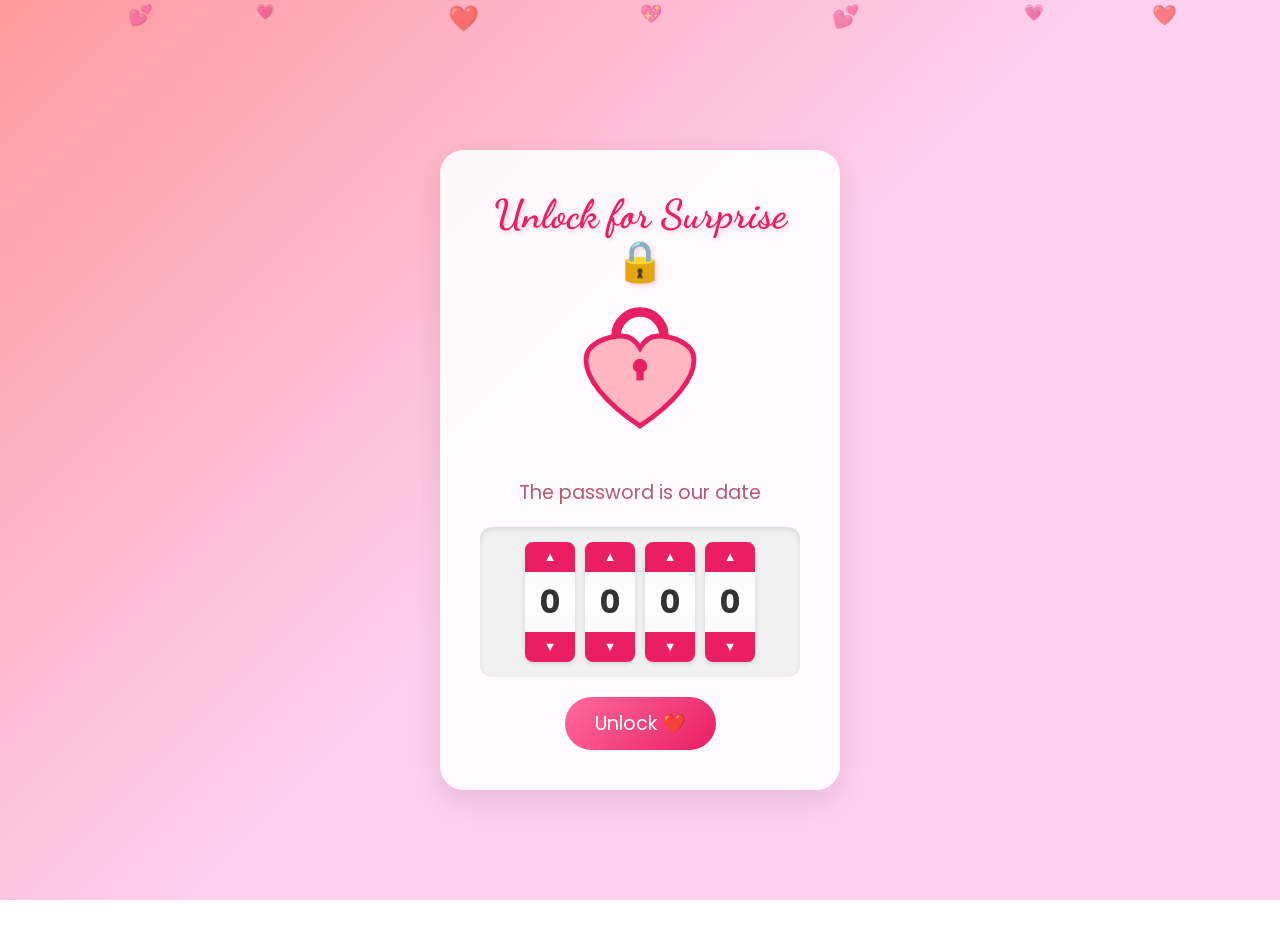
==== index.html @ d082e40b "Rename index.HTML to index.html" ====
<!DOCTYPE html>
<html lang="en">

<head>
    <meta charset="UTF-8">
    <meta name="viewport" content="width=device-width, initial-scale=1.0">
    <title>Our Valentine's Memories</title>
    <!-- Google Fonts -->
    <link
        href="https://fonts.googleapis.com/css2?family=Dancing+Script:wght@700&family=Poppins:wght@300;400;500;600&display=swap"
        rel="stylesheet">
    <!-- Swiper CSS -->
    <link rel="stylesheet" href="https://unpkg.com/swiper/swiper-bundle.min.css" />
    <style>
        * {
            box-sizing: border-box;
            margin: 0;
            padding: 0;
        }

        html,
        body {
            overflow-x: hidden;
            width: 100%;
        }

        body {
            font-family: 'Poppins', sans-serif;
            background: linear-gradient(135deg, #ff9a9e 0%, #fecfef 50%, #fecfef 100%);
            background-attachment: fixed;
            color: #4a2c2a;
            min-height: 100vh;
            padding: 20px;
            position: relative;
        }

        /* Floating Hearts Animation */
        .floating-hearts {
            position: fixed;
            top: 0;
            left: 0;
            width: 100%;
            height: 100%;
            pointer-events: none;
            z-index: 0;
            overflow: hidden;
        }

        .floating-hearts span {
            position: absolute;
            display: block;
            animation: float-up 15s infinite;
            opacity: 0.6;
        }


        /* Page Navigation & Layout */
        .page-section {
            display: none;
            width: 100%;
            height: 100vh;
            justify-content: center;
            align-items: center;
            flex-direction: column;
            text-align: center;
            position: relative;
            z-index: 10;
        }

        .page-section.active {
            display: flex;
        }

        /* Page 1: Lock Screen */
        .lock-container {
            background: rgba(255, 255, 255, 0.9);
            padding: 40px;
            border-radius: 24px;
            box-shadow: 0 10px 30px rgba(0, 0, 0, 0.1);
            max-width: 400px;
            width: 90%;
        }

        .lock-title {
            font-family: 'Dancing Script', cursive;
            color: #e91e63;
            font-size: 2.5em;
            margin-bottom: 20px;
        }

        .heart-lock {
            font-size: 80px;
            margin: 20px 0;
            color: #ff6b9d;
            animation: pulse 2s infinite;
        }

        .password-input {
            width: 100%;
            padding: 15px;
            border: 2px solid #ffb6c1;
            border-radius: 12px;
            font-size: 1.2em;
            margin: 20px 0;
            text-align: center;
            font-family: 'Poppins', sans-serif;
            outline: none;
            transition: all 0.3s;
        }

        .password-input:focus {
            border-color: #e91e63;
            box-shadow: 0 0 10px rgba(233, 30, 99, 0.2);
        }

        .unlock-btn {
            background: linear-gradient(135deg, #ff6b9d 0%, #e91e63 100%);
            color: white;
            border: none;
            padding: 12px 30px;
            font-size: 1.2em;
            border-radius: 30px;
            cursor: pointer;
            transition: transform 0.2s;
            font-family: 'Poppins', sans-serif;
        }

        .unlock-btn:hover {
            transform: scale(1.05);
        }

        .hint-text {
            position: absolute;
            bottom: 20px;
            right: 20px;
            font-size: 0.9em;
            color: rgba(184, 90, 113, 0.7);
            font-style: italic;
        }

        /* Page 2: Proposal */
        .proposal-title {
            font-family: 'Dancing Script', cursive;
            color: #e91e63;
            font-size: 3.5em;
            margin-bottom: 40px;
            text-shadow: 2px 2px 4px rgba(255, 255, 255, 0.5);
        }

        .buttons-container {
            display: flex;
            gap: 20px;
            justify-content: center;
            align-items: center;
            position: relative;
            /* For button movement context if needed */
        }

        .proposal-btn {
            padding: 15px 40px;
            font-size: 1.5em;
            border: none;
            border-radius: 50px;
            cursor: pointer;
            font-family: 'Poppins', sans-serif;
            transition: all 0.3s;
            box-shadow: 0 5px 15px rgba(0, 0, 0, 0.2);
        }

        .btn-yes {
            background: #4CAF50;
            color: white;
        }

        .btn-yes:hover {
            transform: scale(1.1);
            background: #45a049;
        }

        .btn-no {
            background: #ff4757;
            color: white;
            position: relative;
            /* Changed to absolute in JS or keeps relative until hover */
        }

        /* Updates to existing container for Page 3 */
        #main-content {
            display: none;
            /* Hidden by default */
            padding-top: 20px;
            padding-bottom: 50px;
        }

        /* Animation for Floating Hearts */
        @keyframes float-up {
            0% {
                transform: translateY(100vh) rotate(0deg);
                opacity: 0;
            }

            10% {
                opacity: 0.6;
            }

            90% {
                opacity: 0.6;
            }

            100% {
                transform: translateY(-100vh) rotate(720deg);
                opacity: 0;
            }
        }

        .container {
            max-width: 700px;
            margin: 0 auto;
            background: rgba(255, 255, 255, 0.85);
            backdrop-filter: blur(10px);
            -webkit-backdrop-filter: blur(10px);
            padding: 40px 30px;
            border-radius: 24px;
            box-shadow: 0 20px 60px rgba(255, 105, 135, 0.3),
                0 0 0 1px rgba(255, 255, 255, 0.5);
            position: relative;
            z-index: 1;
        }

        h1 {
            font-family: 'Dancing Script', cursive;
            color: #e91e63;
            font-size: 2.8em;
            margin-bottom: 10px;
            text-shadow: 2px 2px 4px rgba(233, 30, 99, 0.2);
            line-height: 1.2;
        }

        .subtitle {
            font-size: 1em;
            color: #b85a71;
            margin-bottom: 30px;
            font-weight: 300;
        }

        .tsa-lock-container {
            display: flex;
            justify-content: center;
            gap: 10px;
            margin: 20px 0;
            background: #f0f0f0;
            padding: 15px;
            border-radius: 12px;
            box-shadow: inset 0 2px 5px rgba(0, 0, 0, 0.1);
        }

        .tumbler-wrapper {
            display: flex;
            flex-direction: column;
            align-items: center;
            background: white;
            border-radius: 8px;
            box-shadow: 0 2px 5px rgba(0, 0, 0, 0.1);
            overflow: hidden;
            width: 50px;
        }

        .tumbler-digit {
            font-size: 2em;
            font-weight: bold;
            color: #333;
            height: 60px;
            display: flex;
            align-items: center;
            justify-content: center;
            background: linear-gradient(to bottom, #f9f9f9, white, #f9f9f9);
            width: 100%;
            user-select: none;
        }

        .tumbler-btn {
            width: 100%;
            height: 30px;
            background: #e91e63;
            color: white;
            display: flex;
            align-items: center;
            justify-content: center;
            cursor: pointer;
            font-size: 0.8em;
            transition: background 0.2s;
            user-select: none;
        }

        .tumbler-btn:hover {
            background: #d81b60;
        }

        .tumbler-btn:active {
            background: #c2185b;
        }



        .heart-icon {
            font-size: 1.5em;
            animation: pulse 1.5s ease-in-out infinite;
        }

        @keyframes pulse {

            0%,
            100% {
                transform: scale(1);
            }

            50% {
                transform: scale(1.2);
            }
        }

        /* Photo Gallery */
        .gallery-wrapper {
            margin: 30px 0;
            padding: 20px 0;
            overflow: hidden;
            width: 100%;
        }

        .swiper {
            width: 90%;
            height: 480px;
            max-width: 380px;
            margin: 0 auto;
            padding: 20px 0;
            overflow: visible;
        }

        .upload-btn-container {
            text-align: center;
            margin-top: 15px;
        }

        .upload-btn {
            background: rgba(255, 255, 255, 0.8);
            border: 2px dashed #e91e63;
            color: #e91e63;
            padding: 10px 20px;
            border-radius: 20px;
            cursor: pointer;
            font-family: 'Poppins', sans-serif;
            font-size: 0.9em;
            transition: all 0.3s;
            display: inline-flex;
            align-items: center;
            gap: 8px;
        }

        .upload-btn:hover {
            background: #ffe6eb;
            transform: translateY(-2px);
        }

        .swiper-slide {
            border-radius: 20px;
            overflow: hidden;
            box-shadow: 0 15px 40px rgba(0, 0, 0, 0.15);
            background: #fff;
        }

        .swiper-slide img {
            width: 100%;
            height: 100%;
            object-fit: cover;
            transition: transform 0.3s ease;
        }

        /* Memory Timeline */
        .memories-section {
            margin-top: 40px;
            text-align: left;
        }

        .memories-section h2 {
            font-family: 'Dancing Script', cursive;
            color: #e91e63;
            font-size: 2em;
            text-align: center;
            margin-bottom: 25px;
        }

        .memory-item {
            display: flex;
            align-items: flex-start;
            gap: 15px;
            padding: 15px;
            margin-bottom: 12px;
            background: linear-gradient(135deg, rgba(255, 182, 193, 0.3) 0%, rgba(255, 218, 233, 0.3) 100%);
            border-radius: 16px;
            border-left: 4px solid #e91e63;
            transition: transform 0.2s ease, box-shadow 0.2s ease;
        }

        .memory-item:hover {
            transform: translateX(5px);
            box-shadow: 0 5px 20px rgba(233, 30, 99, 0.15);
        }

        .memory-icon {
            font-size: 1.5em;
            flex-shrink: 0;
        }

        .memory-content {
            flex: 1;
        }

        .memory-date {
            font-size: 0.85em;
            color: #e91e63;
            font-weight: 600;
            margin-bottom: 4px;
        }

        .memory-text {
            font-size: 1em;
            line-height: 1.5;
            color: #5a3d3d;
        }

        /* Footer */
        .footer {
            margin-top: 40px;
            padding-top: 25px;
            border-top: 2px dashed rgba(233, 30, 99, 0.3);
            text-align: center;
        }

        .footer .signature {
            font-family: 'Dancing Script', cursive;
            font-size: 1.8em;
            color: #e91e63;
            margin-bottom: 8px;
        }

        .footer .tagline {
            font-size: 0.95em;
            color: #b85a71;
            font-style: italic;
        }

        /* Swipe hint */
        .swipe-hint {
            text-align: center;
            margin-top: 15px;
            font-size: 0.9em;
            color: #b85a71;
            opacity: 0.8;
        }

        /* Countdown Timer */
        .countdown-section {
            margin: 30px 0;
            padding: 25px;
            background: linear-gradient(135deg, #ff6b9d 0%, #c44569 100%);
            border-radius: 20px;
            color: white;
            text-align: center;
        }

        .countdown-title {
            font-family: 'Dancing Script', cursive;
            font-size: 1.6em;
            margin-bottom: 15px;
        }

        .countdown-timer {
            display: flex;
            justify-content: center;
            gap: 15px;
            flex-wrap: wrap;
        }

        .countdown-item {
            background: rgba(255, 255, 255, 0.2);
            backdrop-filter: blur(5px);
            padding: 15px 20px;
            border-radius: 12px;
            min-width: 70px;
        }

        .countdown-number {
            font-size: 2em;
            font-weight: 600;
            display: block;
        }

        .countdown-label {
            font-size: 0.75em;
            text-transform: uppercase;
            opacity: 0.9;
        }

        .countdown-passed {
            font-size: 1.3em;
            animation: pulse 1.5s ease-in-out infinite;
        }

        /* Love Letter */
        .love-letter-section {
            margin: 30px 0;
            text-align: center;
        }

        .envelope-btn {
            background: linear-gradient(135deg, #ff758c 0%, #ff7eb3 100%);
            border: none;
            padding: 20px 40px;
            border-radius: 16px;
            cursor: pointer;
            font-family: 'Poppins', sans-serif;
            font-size: 1.1em;
            color: white;
            box-shadow: 0 10px 30px rgba(255, 117, 140, 0.4);
            transition: all 0.3s ease;
            display: inline-flex;
            align-items: center;
            gap: 10px;
        }

        .envelope-btn:hover {
            transform: translateY(-3px);
            box-shadow: 0 15px 40px rgba(255, 117, 140, 0.5);
        }

        .envelope-btn:active {
            transform: translateY(0);
        }

        .envelope-icon {
            font-size: 1.5em;
            animation: wiggle 2s ease-in-out infinite;
        }

        @keyframes wiggle {

            0%,
            100% {
                transform: rotate(-5deg);
            }

            50% {
                transform: rotate(5deg);
            }
        }

        .love-letter-content {
            display: none;
            margin-top: 25px;
            padding: 30px;
            background: linear-gradient(135deg, #fff5f7 0%, #ffe4ec 100%);
            border-radius: 20px;
            border: 2px solid #ffb6c1;
            text-align: left;
            animation: unfold 0.5s ease-out;
        }

        .love-letter-content.show {
            display: block;
        }

        @keyframes unfold {
            0% {
                opacity: 0;
                transform: scaleY(0);
                transform-origin: top;
            }

            100% {
                opacity: 1;
                transform: scaleY(1);
            }
        }

        .letter-header {
            font-family: 'Dancing Script', cursive;
            font-size: 1.8em;
            color: #e91e63;
            margin-bottom: 15px;
            text-align: center;
        }

        .letter-body {
            font-size: 1em;
            line-height: 1.8;
            color: #5a3d3d;
        }

        .letter-body p {
            margin-bottom: 15px;
        }

        .letter-signature {
            font-family: 'Dancing Script', cursive;
            font-size: 1.5em;
            color: #e91e63;
            text-align: right;
            margin-top: 20px;
        }

        /* Confetti */
        .confetti-container {
            position: fixed;
            top: 0;
            left: 0;
            width: 100%;
            height: 100%;
            pointer-events: none;
            z-index: 1000;
            overflow: hidden;
        }

        .confetti {
            position: absolute;
            width: 10px;
            height: 10px;
            animation: confetti-fall 4s ease-out forwards;
        }

        @keyframes confetti-fall {
            0% {
                opacity: 1;
                transform: translateY(-100%) rotate(0deg);
            }

            100% {
                opacity: 0;
                transform: translateY(100vh) rotate(720deg);
            }
        }

        /* Content Sections */
        .content-section {
            margin: 30px 0;
            padding: 25px;
            background: linear-gradient(135deg, #fff5f7 0%, #ffe4ec 100%);
            border-radius: 20px;
            border: 2px solid rgba(233, 30, 99, 0.2);
        }

        .section-title {
            font-family: 'Dancing Script', cursive;
            font-size: 1.8em;
            color: #e91e63;
            text-align: center;
            margin-bottom: 20px;
        }

        /* Reasons List */
        .reasons-list {
            list-style: none;
            padding: 0;
            text-align: left;
        }

        .reasons-list li {
            display: flex;
            align-items: flex-start;
            gap: 12px;
            padding: 12px 15px;
            margin-bottom: 10px;
            background: rgba(255, 255, 255, 0.8);
            border-radius: 12px;
            border-left: 4px solid #ff6b9d;
            transition: transform 0.2s ease;
        }

        .reasons-list li:hover {
            transform: translateX(5px);
        }

        .reason-number {
            background: linear-gradient(135deg, #ff6b9d 0%, #e91e63 100%);
            color: white;
            width: 28px;
            height: 28px;
            border-radius: 50%;
            display: flex;
            align-items: center;
            justify-content: center;
            font-weight: 600;
            font-size: 0.85em;
            flex-shrink: 0;
        }

        .reason-text {
            color: #5a3d3d;
            line-height: 1.5;
        }

        /* Bucket List */
        .bucket-list {
            display: grid;
            grid-template-columns: repeat(auto-fit, minmax(200px, 1fr));
            gap: 12px;
        }

        .bucket-item {
            display: flex;
            align-items: center;
            gap: 10px;
            padding: 15px;
            background: rgba(255, 255, 255, 0.8);
            border-radius: 12px;
            transition: transform 0.2s ease, box-shadow 0.2s ease;
        }

        .bucket-item:hover {
            transform: translateY(-3px);
            box-shadow: 0 5px 20px rgba(233, 30, 99, 0.15);
        }

        .bucket-icon {
            font-size: 1.5em;
        }

        .bucket-text {
            color: #5a3d3d;
            font-size: 0.95em;
        }

        /* Playlist */
        .playlist-container {
            display: flex;
            flex-direction: column;
            gap: 10px;
        }

        .song-item {
            display: flex;
            align-items: center;
            gap: 15px;
            padding: 12px 15px;
            background: linear-gradient(135deg, rgba(102, 126, 234, 0.1) 0%, rgba(118, 75, 162, 0.1) 100%);
            border-radius: 12px;
            border-left: 4px solid #667eea;
            transition: transform 0.2s ease;
        }

        .song-item:hover {
            transform: translateX(5px);
        }

        .song-number {
            font-size: 1.5em;
        }

        .song-info {
            flex: 1;
        }

        .song-title {
            font-weight: 600;
            color: #4a2c2a;
            margin-bottom: 2px;
        }

        .song-artist {
            font-size: 0.85em;
            color: #b85a71;
        }

        /* Quiz Modal */
        .quiz-modal {
            display: none;
            position: fixed;
            top: 0;
            left: 0;
            width: 100%;
            height: 100%;
            background: rgba(0, 0, 0, 0.7);
            z-index: 2000;
            align-items: center;
            justify-content: center;
            padding: 20px;
        }

        .quiz-modal.show {
            display: flex;
        }

        .quiz-container {
            background: linear-gradient(135deg, #fff5f7 0%, #ffe4ec 100%);
            border-radius: 24px;
            padding: 30px;
            max-width: 500px;
            width: 100%;
            max-height: 90vh;
            overflow-y: auto;
            position: relative;
            animation: quiz-appear 0.3s ease-out;
        }

        @keyframes quiz-appear {
            0% {
                opacity: 0;
                transform: scale(0.9);
            }

            100% {
                opacity: 1;
                transform: scale(1);
            }
        }

        .quiz-title {
            font-family: 'Dancing Script', cursive;
            font-size: 1.8em;
            color: #e91e63;
            text-align: center;
            margin-bottom: 10px;
        }

        .quiz-subtitle {
            text-align: center;
            color: #b85a71;
            margin-bottom: 25px;
            font-size: 0.95em;
        }

        .quiz-question {
            margin-bottom: 20px;
        }

        .quiz-question p {
            font-weight: 600;
            color: #4a2c2a;
            margin-bottom: 12px;
        }

        .quiz-options {
            display: flex;
            flex-direction: column;
            gap: 8px;
        }

        .quiz-option {
            padding: 12px 15px;
            background: white;
            border: 2px solid #ffb6c1;
            border-radius: 10px;
            cursor: pointer;
            transition: all 0.2s ease;
            text-align: left;
        }

        .quiz-option:hover {
            border-color: #e91e63;
            background: #fff0f3;
        }

        .quiz-option.selected {
            border-color: #e91e63;
            background: linear-gradient(135deg, #ff6b9d 0%, #e91e63 100%);
            color: white;
        }

        .quiz-option.correct {
            border-color: #4caf50;
            background: #e8f5e9;
            color: #2e7d32;
        }

        .quiz-option.wrong {
            border-color: #f44336;
            background: #ffebee;
            color: #c62828;
        }

        .quiz-submit {
            width: 100%;
            padding: 15px;
            background: linear-gradient(135deg, #ff6b9d 0%, #e91e63 100%);
            border: none;
            border-radius: 12px;
            color: white;
            font-family: 'Poppins', sans-serif;
            font-size: 1.1em;
            font-weight: 600;
            cursor: pointer;
            margin-top: 20px;
            transition: transform 0.2s ease, box-shadow 0.2s ease;
        }

        .quiz-submit:hover {
            transform: translateY(-2px);
            box-shadow: 0 10px 30px rgba(233, 30, 99, 0.3);
        }

        .quiz-result {
            text-align: center;
            padding: 20px;
            display: none;
        }

        .quiz-result.show {
            display: block;
        }

        .quiz-score {
            font-family: 'Dancing Script', cursive;
            font-size: 2.5em;
            color: #e91e63;
            margin-bottom: 10px;
        }

        .quiz-message {
            color: #5a3d3d;
            margin-bottom: 20px;
        }

        /* Mobile Responsive Styles */

        /* Tablet */
        @media screen and (max-width: 768px) {
            body {
                padding: 15px;
            }

            .container {
                padding: 30px 20px;
                border-radius: 20px;
            }

            h1 {
                font-size: 2.2em;
                word-wrap: break-word;
            }

            .swiper {
                height: 450px;
                max-width: 340px;
            }

            .memory-item {
                padding: 14px;
            }

            .memories-section h2 {
                font-size: 1.7em;
            }

            .gallery-wrapper {
                margin: 20px 0;
                padding: 15px 0;
            }
        }

        /* Mobile phones */
        @media screen and (max-width: 480px) {
            body {
                padding: 8px;
            }

            .container {
                padding: 20px 12px;
                border-radius: 16px;
                margin: 0 2px;
            }

            h1 {
                font-size: 1.6em;
                line-height: 1.3;
            }

            .subtitle {
                font-size: 0.85em;
                margin-bottom: 20px;
            }

            .heart-icon {
                font-size: 1.2em;
            }

            .swiper {
                height: 400px;
                max-width: 85%;
                width: 85%;
                padding: 10px 0;
            }

            .swiper-slide {
                border-radius: 16px;
            }

            .gallery-wrapper {
                margin: 15px 0;
                padding: 10px 0;
            }

            .swipe-hint {
                font-size: 0.8em;
                margin-top: 10px;
            }

            .memories-section {
                margin-top: 25px;
            }

            .memories-section h2 {
                font-size: 1.5em;
                margin-bottom: 18px;
            }

            .memory-item {
                flex-direction: column;
                gap: 8px;
                padding: 12px 10px;
                margin-bottom: 10px;
                border-radius: 12px;
            }

            .memory-icon {
                font-size: 1.3em;
            }

            .memory-date {
                font-size: 0.8em;
            }

            .memory-text {
                font-size: 0.9em;
                line-height: 1.45;
                word-wrap: break-word;
            }

            .footer {
                margin-top: 25px;
                padding-top: 20px;
            }

            .footer .signature {
                font-size: 1.3em;
            }

            .footer .tagline {
                font-size: 0.85em;
                line-height: 1.4;
            }

            /* Reduce floating hearts on mobile for performance */
            .floating-hearts span {
                opacity: 0.4;
            }

            /* Mobile styling for Lock & Proposal Pages */
            .lock-container,
            .proposal-container {
                padding: 20px;
                width: 95%;
            }

            .lock-title {
                font-size: 2em;
            }

            .heart-lock svg {
                width: 80px;
                height: 80px;
            }

            .tsa-lock-container {
                gap: 5px;
                padding: 10px;
            }

            .tumbler-wrapper {
                width: 40px;
            }

            .tumbler-digit {
                font-size: 1.5em;
                height: 50px;
            }

            .tumbler-btn {
                height: 25px;
                font-size: 0.7em;
            }

            .proposal-title {
                font-size: 2.2em;
                padding: 0 10px;
            }

            .proposal-btn {
                padding: 12px 30px;
                font-size: 1.2em;
            }

            #noBtn {
                /* Ensure absolute positioning context works better on small screens if moved */
                transition: none;
                /* Instant move on mobile to prevent accidental clicks */
            }
        }

        /* Extra small phones (iPhone SE, older devices) */
        @media screen and (max-width: 360px) {
            body {
                padding: 6px;
            }

            .container {
                padding: 18px 10px;
                border-radius: 14px;
            }

            h1 {
                font-size: 1.4em;
            }

            .subtitle {
                font-size: 0.8em;
            }

            .swiper {
                height: 340px;
            }

            .memories-section h2 {
                font-size: 1.3em;
            }

            .memory-item {
                padding: 10px 8px;
            }

            .memory-text {
                font-size: 0.85em;
            }

            .footer .signature {
                font-size: 1.2em;
            }

            .footer .tagline {
                font-size: 0.8em;
            }
        }

        /* Landscape orientation on mobile */
        @media screen and (max-width: 768px) and (orientation: landscape) {
            .swiper {
                height: 280px;
                max-width: 300px;
            }

            .gallery-wrapper {
                margin: 10px 0;
                padding: 10px 0;
            }

            h1 {
                font-size: 1.5em;
                margin-bottom: 8px;
            }

            .subtitle {
                margin-bottom: 15px;
            }
        }

        /* Touch-friendly improvements */
        @media (hover: none) and (pointer: coarse) {
            .memory-item:hover {
                transform: none;
                box-shadow: none;
            }

            .memory-item:active {
                transform: scale(0.98);
                background: linear-gradient(135deg, rgba(255, 182, 193, 0.5) 0%, rgba(255, 218, 233, 0.5) 100%);
            }

            .swiper {
                touch-action: pan-y;
            }
        }

        /* Editable Input Styles - Minimalist Redesign */
        .editable-input {
            background: transparent;
            border: none;
            border-bottom: 2px solid rgba(233, 30, 99, 0.3);
            /* Underline style */
            width: 100%;
            font-family: inherit;
            font-size: 1em;
            color: #5a3d3d;
            padding: 5px 0;
            /* Minimal padding */
            outline: none;
            transition: all 0.3s cubic-bezier(0.4, 0, 0.2, 1);
            border-radius: 0;
            /* Clear rounded corners */
            margin-bottom: 8px;
        }

        .editable-textarea {
            width: 100%;
            background: rgba(255, 255, 255, 0.3);
            /* Very subtle background for large text */
            border: 1px solid rgba(233, 30, 99, 0.2);
            border-radius: 12px;
            padding: 15px;
            font-family: inherit;
            /* Consider 'Dancing Script' for letter specifically? */
            font-size: 1em;
            color: #5a3d3d;
            resize: vertical;
            outline: none;
            transition: all 0.3s ease;
            line-height: 1.6;
        }

        /* Focus Effects */
        .editable-input:focus {
            border-bottom-color: #e91e63;
            border-bottom-width: 3px;
            background: linear-gradient(to top, rgba(233, 30, 99, 0.05), transparent);
        }

        .editable-textarea:focus {
            background: rgba(255, 255, 255, 0.8);
            border-color: #e91e63;
            box-shadow: 0 4px 12px rgba(233, 30, 99, 0.1);
        }

        /* Placeholder styling */
        .editable-input::placeholder,
        .editable-textarea::placeholder {
            color: rgba(184, 90, 113, 0.5);
            font-style: italic;
        }

        /* Specific tweaks for story date */
        .story-date {
            font-weight: 600;
            color: #e91e63;
            font-size: 0.95em;
        }

        /* Layout fixes for lists */
        .reasons-list li .editable-input,
        .bucket-item .editable-input {
            flex: 1;
            width: auto;
            margin-bottom: 0;
            margin-top: -5px;
            /* Slight alignment tweak */
        }

        .reasons-list li,
        .bucket-item {
            align-items: center;
            /* Center vertically */
        }

        /* Ensure buckets grid works with new inputs */
        .bucket-list {
            grid-template-columns: repeat(auto-fit, minmax(250px, 1fr));
            /* slightly wider for inputs */
        }

        /* Editable Emoji Styles */
        .editable-emoji {
            background: transparent;
            border: none;
            font-size: 1.5em;
            width: 50px;
            text-align: center;
            cursor: pointer;
            transition: transform 0.2s;
            padding: 0;
            border-radius: 50%;
        }

        .editable-emoji:hover {
            transform: scale(1.2);
            background: rgba(255, 255, 255, 0.3);
        }

        .editable-emoji:focus {
            outline: none;
            background: rgba(255, 255, 255, 0.5);
            box-shadow: 0 0 10px rgba(233, 30, 99, 0.2);
        }

        /* Edit Mode Styles */
        body:not(.edit-mode) .add-btn-container,
        body:not(.edit-mode) .delete-btn {
            display: none !important;
        }

        body:not(.edit-mode) .editable-input,
        body:not(.edit-mode) .editable-textarea {
            border-bottom-color: transparent;
            /* Hide underline in view mode */
            pointer-events: none;
            /* Read-only */
        }

        body:not(.edit-mode) .editable-emoji {
            pointer-events: none;
        }

        .edit-toggle-btn {
            position: fixed;
            bottom: 30px;
            /* Move to bottom */
            right: 30px;
            /* Move to right */
            z-index: 1000;
            background: rgba(255, 255, 255, 0.6);
            /* More transparent initially */
            border: 2px solid #e91e63;
            color: #e91e63;
            padding: 10px 15px;
            border-radius: 30px;
            cursor: pointer;
            font-weight: bold;
            box-shadow: 0 4px 10px rgba(0, 0, 0, 0.1);
            transition: all 0.3s;
            opacity: 0.7;
            /* Fade out when not hovering */
        }

        .edit-toggle-btn:hover {
            opacity: 1;
            background: rgba(255, 255, 255, 0.95);
            transform: scale(1.05);
            /* Slight grow on hover */
        }

        .edit-toggle-btn.active {
            background: #e91e63;
            color: white;
            opacity: 1;
            box-shadow: 0 4px 15px rgba(233, 30, 99, 0.4);
        }

        .delete-btn {
            background: none;
            border: none;
            cursor: pointer;
            font-size: 1.2em;
            margin-left: 5px;
            transition: transform 0.2s;
            opacity: 0.7;
        }

        .delete-btn:hover {
            transform: scale(1.2);
            opacity: 1;
        }

        /* Delete Photo Button on Slides */
        .delete-photo-btn {
            position: absolute;
            top: 10px;
            right: 10px;
            background: rgba(255, 255, 255, 0.9);
            border: 2px solid #e91e63;
            color: #e91e63;
            width: 30px;
            height: 30px;
            border-radius: 50%;
            display: flex;
            align-items: center;
            justify-content: center;
            cursor: pointer;
            z-index: 10;
            font-size: 16px;
            transition: all 0.2s;
            box-shadow: 0 2px 5px rgba(0, 0, 0, 0.2);
        }

        .delete-photo-btn:hover {
            background: #e91e63;
            color: white;
            transform: scale(1.1);
        }
    </style>
</head>

<body>
    <!-- Floating Hearts Background -->
    <div class="floating-hearts">
        <span style="left: 10%; animation-delay: 0s; font-size: 20px;">💕</span>
        <span style="left: 20%; animation-delay: 2s; font-size: 15px;">💗</span>
        <span style="left: 35%; animation-delay: 4s; font-size: 25px;">❤️</span>
        <span style="left: 50%; animation-delay: 1s; font-size: 18px;">💖</span>
        <span style="left: 65%; animation-delay: 3s; font-size: 22px;">💕</span>
        <span style="left: 80%; animation-delay: 5s; font-size: 16px;">💗</span>
        <span style="left: 90%; animation-delay: 2.5s; font-size: 20px;">❤️</span>
    </div>

    <!-- Page 1: Lock Screen -->
    <div id="lock-screen" class="page-section active">
        <div class="lock-container">
            <h1 class="lock-title">Unlock for Surprise 🔒</h1>
            <div class="heart-lock">
                <svg width="120" height="120" viewBox="0 0 100 100" xmlns="http://www.w3.org/2000/svg"
                    style="overflow: visible;">
                    <!-- Shackle -->
                    <path d="M30 40 V 25 A 20 20 0 0 1 70 25 V 40" fill="none" stroke="#e91e63" stroke-width="8"
                        stroke-linecap="round" />
                    <!-- Heart Body -->
                    <path
                        d="M50 90 C 20 70 5 50 5 35 C 5 20 25 15 35 15 C 42 15 47 20 50 25 C 53 20 58 15 65 15 C 75 15 95 20 95 35 C 95 50 80 70 50 90 Z"
                        fill="#ffb6c1" stroke="#e91e63" stroke-width="4" transform="translate(0, 10)" />
                    <!-- Keyhole -->
                    <circle cx="50" cy="50" r="6" fill="#e91e63" />
                    <rect x="47" y="50" width="6" height="12" fill="#e91e63" />
                </svg>
            </div>
            <p style="font-size: 1.2em; color: #b85a71;">The password is our date</p>
            <!-- TSA Lock Mechanism -->
            <div class="tsa-lock-container">
                <div class="tumbler-wrapper">
                    <div class="tumbler-btn up" onclick="updateTumbler(0, 1)">▲</div>
                    <div class="tumbler-digit" id="digit-0">0</div>
                    <div class="tumbler-btn down" onclick="updateTumbler(0, -1)">▼</div>
                </div>
                <div class="tumbler-wrapper">
                    <div class="tumbler-btn up" onclick="updateTumbler(1, 1)">▲</div>
                    <div class="tumbler-digit" id="digit-1">0</div>
                    <div class="tumbler-btn down" onclick="updateTumbler(1, -1)">▼</div>
                </div>
                <div class="tumbler-wrapper">
                    <div class="tumbler-btn up" onclick="updateTumbler(2, 1)">▲</div>
                    <div class="tumbler-digit" id="digit-2">0</div>
                    <div class="tumbler-btn down" onclick="updateTumbler(2, -1)">▼</div>
                </div>
                <div class="tumbler-wrapper">
                    <div class="tumbler-btn up" onclick="updateTumbler(3, 1)">▲</div>
                    <div class="tumbler-digit" id="digit-3">0</div>
                    <div class="tumbler-btn down" onclick="updateTumbler(3, -1)">▼</div>
                </div>
            </div>
            <button class="unlock-btn" onclick="checkPassword()">Unlock ❤️</button>
        </div>
    </div>

    <!-- Page 2: Proposal -->
    <div id="proposal-screen" class="page-section">
        <h1 class="proposal-title">Will you be my Valentine? 🌹</h1>
        <div class="buttons-container">
            <button class="proposal-btn btn-yes" onclick="acceptProposal()">Yes! 💖</button>
            <button class="proposal-btn btn-no" id="noBtn" onmouseover="moveButton()" ontouchstart="moveButton()">No
                😢</button>
        </div>
    </div>

    <div id="main-content">
        <button class="edit-toggle-btn" onclick="toggleEditMode()">✏️ Edit Page</button>
        <div class="container">
            <h1>Happy Valentine's Day <span class="heart-icon">💖</span></h1>
            <p class="subtitle">To the love of my life</p>

            <!-- Swipeable Photo Gallery -->
            <div class="gallery-wrapper">
                <div class="swiper">
                    <div class="swiper-wrapper">
                        <!-- Slides will be added dynamically by user upload -->
                        <div class="swiper-slide" id="placeholder-slide"
                            style="display: flex; justify-content: center; align-items: center; background: #f8f8f8; color: #aaa; text-align: center;">
                            <div style="padding: 20px;">
                                <span style="font-size: 3em; display: block; margin-bottom: 10px;">📸</span>
                                <p>No memories yet!<br>Upload photos below.</p>
                            </div>
                        </div>

                    </div>
                </div>
                <p class="swipe-hint">👆 Swipe to see more memories</p>

                <div class="upload-btn-container">
                    <button class="upload-btn" onclick="document.getElementById('photoUpload').click()">
                        <span>➕ Add More Memories</span>
                    </button>
                    <input type="file" id="photoUpload" multiple accept="image/*" style="display: none;"
                        onchange="handlePhotoUpload(this)">
                </div>
            </div>

            <!-- Memory Timeline -->
            <div class="memories-section">
                <h2>Our Love Story 💕</h2>
                <div id="love-story-container">
                    <div class="memory-item">
                        <input type="text" class="editable-emoji story-icon" value="🌟" oninput="saveContent()">
                        <div class="memory-content">
                            <input type="text" class="editable-input story-date" placeholder="Date (e.g., Nov 9, 2020)"
                                oninput="saveContent()">
                            <textarea class="editable-textarea story-text" placeholder="What happened?" rows="2"
                                oninput="saveContent()"></textarea>
                        </div>
                        <button class="delete-btn" onclick="removeSelf(this)" title="Delete item">🗑️</button>
                    </div>
                </div>
            </div>
            <div style="text-align: center; margin-top: 15px;" class="add-btn-container">
                <button class="unlock-btn" style="font-size: 0.9em; padding: 8px 20px;" onclick="addStoryItem()">➕ Add
                    Memory</button>
            </div>
        </div>

        <!-- Countdown Timer Section -->
        <div class="countdown-section">
            <p class="countdown-title">💝 Countdown to Valentine's Day 💝</p>
            <div class="countdown-timer" id="countdown">
                <div class="countdown-item">
                    <span class="countdown-number" id="days">00</span>
                    <span class="countdown-label">Days</span>
                </div>
                <div class="countdown-item">
                    <span class="countdown-number" id="hours">00</span>
                    <span class="countdown-label">Hours</span>
                </div>
                <div class="countdown-item">
                    <span class="countdown-number" id="minutes">00</span>
                    <span class="countdown-label">Minutes</span>
                </div>
                <div class="countdown-item">
                    <span class="countdown-number" id="seconds">00</span>
                    <span class="countdown-label">Seconds</span>
                </div>
            </div>
        </div>

        <!-- Anniversary Countdown Section -->
        <div class="countdown-section" style="background: linear-gradient(135deg, #667eea 0%, #764ba2 100%);">
            <p class="countdown-title">💍 Countdown to Our Anniversary (July 24) 💍</p>
            <div class="countdown-timer" id="anniversaryCountdown">
                <div class="countdown-item">
                    <span class="countdown-number" id="annDays">00</span>
                    <span class="countdown-label">Days</span>
                </div>
                <div class="countdown-item">
                    <span class="countdown-number" id="annHours">00</span>
                    <span class="countdown-label">Hours</span>
                </div>
                <div class="countdown-item">
                    <span class="countdown-number" id="annMinutes">00</span>
                    <span class="countdown-label">Minutes</span>
                </div>
                <div class="countdown-item">
                    <span class="countdown-number" id="annSeconds">00</span>
                    <span class="countdown-label">Seconds</span>
                </div>
            </div>
        </div>

        <!-- Relationship Duration Counter -->
        <div class="countdown-section" style="background: linear-gradient(135deg, #f093fb 0%, #f5576c 100%);">
            <p class="countdown-title">❤️ Together Since July 24, 2024 ❤️</p>
            <div class="countdown-timer" id="relationshipDuration">
                <div class="countdown-item">
                    <span class="countdown-number" id="relYears">0</span>
                    <span class="countdown-label">Years</span>
                </div>
                <div class="countdown-item">
                    <span class="countdown-number" id="relMonths">0</span>
                    <span class="countdown-label">Months</span>
                </div>
                <div class="countdown-item">
                    <span class="countdown-number" id="relDays">0</span>
                    <span class="countdown-label">Days</span>
                </div>
                <div class="countdown-item">
                    <span class="countdown-number" id="relTotalDays">0</span>
                    <span class="countdown-label">Total Days</span>
                </div>
            </div>
        </div>

        <!-- Love Letter Section -->
        <div class="love-letter-section">
            <button class="envelope-btn" onclick="revealLetter()">
                <span class="envelope-icon">💌</span>
                <span>Open My Love Letter</span>
            </button>
            <div class="love-letter-content" id="loveLetter">
                <h3 class="letter-header">My Dearest...</h3>
                <textarea id="loveLetterText" class="editable-textarea"
                    style="min-height: 400px; font-family: 'Dancing Script', cursive; font-size: 1.5em; line-height: 1.5; background: rgba(255,255,255,0.4);"
                    placeholder="Write your love letter here..." oninput="saveContent()"></textarea>
                <p class="letter-signature">Forever yours, <input type="text" class="editable-input"
                        style="width: 200px; display: inline-block; text-align: left;" placeholder="Your Name"
                        id="letterSignature" oninput="saveContent()"></p>
            </div>
        </div>

        <!-- Reasons I Love You Section -->
        <div class="content-section">
            <h2 class="section-title">💕 Reasons I Love You 💕</h2>
            <ul class="reasons-list">
                <li><span class="reason-number">1</span><input type="text" class="editable-input reason-input"
                        placeholder="Reason #1" oninput="saveContent()"> <button class="delete-btn"
                        onclick="removeSelf(this)" title="Delete item">🗑️</button></li>
            </ul>
            <div style="text-align: center; margin-top: 15px;" class="add-btn-container">
                <button class="unlock-btn" style="font-size: 0.9em; padding: 8px 20px;" onclick="addReasonItem()">➕ Add
                    Reason</button>
            </div>
        </div>

        <!-- Our Bucket List Section -->
        <div class="content-section">
            <h2 class="section-title">✨ Our Bucket List ✨</h2>
            <div class="bucket-list">
                <div class="bucket-item"><input type="text" class="editable-emoji bucket-icon" value="🌊"
                        oninput="saveContent()"><input type="text" class="editable-input bucket-input"
                        placeholder="Bucket list item..." oninput="saveContent()"> <button class="delete-btn"
                        onclick="removeSelf(this)" title="Delete item">�️</button></div>
            </div>
            <div style="text-align: center; margin-top: 15px;" class="add-btn-container">
                <button class="unlock-btn" style="font-size: 0.9em; padding: 8px 20px;" onclick="addBucketItem()">➕ Add
                    Item</button>
            </div>
        </div>

        <!-- Our Playlist Section -->
        <div class="content-section">
            <h2 class="section-title">🎵 Our Playlist 🎵</h2>
            <div class="playlist-container">
                <div class="song-item">
                    <span class="song-number">🎶</span>
                    <div class="song-info">
                        <a href="https://youtu.be/Kax_tVLW7TU?si=HmgedoMkS5LAj9_G" target="_blank"
                            style="text-decoration: none;">
                            <div class="song-title">Habibty</div>
                        </a>
                        <div class="song-artist">Hassan Shakosh</div>
                    </div>
                </div>
                <div class="song-item">
                    <span class="song-number">🎶</span>
                    <div class="song-info">
                        <a href="https://www.youtube.com/watch?v=I3aZ8F5ne_U&list=RDI3aZ8F5ne_U&start_radio=1"
                            target="_blank" style="text-decoration: none;">
                            <div class="song-title">3ashry w ibrahim</div>
                        </a>
                        <div class="song-artist">Eslam Kabonga</div>
                    </div>
                </div>
                <div class="song-item">
                    <span class="song-number">🎶</span>
                    <div class="song-info">
                        <a href="https://www.youtube.com/results?search_query=A+Thousand+Years+Christina+Perri"
                            target="_blank" style="text-decoration: none;">
                            <div class="song-title">el waqaa el akheera</div>
                        </a>
                        <div class="song-artist">Hamza Namira</div>
                    </div>
                </div>
                <div class="song-item">
                    <span class="song-number">🎶</span>
                    <div class="song-info">
                        <a href="https://youtu.be/yOx2JBeOzkk?si=eTkD638Z_fT9qeN8" target="_blank"
                            style="text-decoration: none;">
                            <div class="song-title">enty el ahbab</div>
                        </a>
                        <div class="song-artist">Abdelrahman Roshdy</div>
                    </div>
                </div>
                <div class="song-item">
                    <span class="song-number">🎶</span>
                    <div class="song-info">
                        <a href="https://youtu.be/mrWwGl00f40?si=sREjBR8YFbZbIxfQ" target="_blank"
                            style="text-decoration: none;">
                            <div class="song-title">etamen</div>
                        </a>
                        <div class="song-artist">Tamer Hosny</div>
                    </div>
                </div>
            </div>
        </div>

        <!-- Footer -->
        <div class="footer">
            <p class="signature">With all my love, Your Name 💕</p>
            <p class="tagline">For my dearest Her/His Name – our memories are just the beginning</p>
        </div>
    </div>

    <!-- Quiz Modal -->
    <div class="quiz-modal" id="quizModal">
        <div class="quiz-container">
            <h2 class="quiz-title">💝 How Well Do You Know Me? 💝</h2>
            <p class="quiz-subtitle">Answer these questions to unlock my love letter!</p>

            <div id="quizQuestions">
                <div class="quiz-question" data-correct="2">
                    <p>1. What is my fav moment together?</p>
                    <div class="quiz-options">
                        <div class="quiz-option" data-value="1">Proposal</div>
                        <div class="quiz-option" data-value="2">Valantine</div>
                        <div class="quiz-option" data-value="3">Anniversary</div>
                    </div>
                </div>

                <div class="quiz-question" data-correct="3">
                    <p>2. When is our anniversary?</p>
                    <div class="quiz-options">
                        <div class="quiz-option" data-value="1">February 14</div>
                        <div class="quiz-option" data-value="2">April 25</div>
                        <div class="quiz-option" data-value="3">July 24</div>
                    </div>
                </div>

                <div class="quiz-question" data-correct="1">
                    <p>3. Who do i love more?</p>
                    <div class="quiz-options">
                        <div class="quiz-option" data-value="1">you</div>
                        <div class="quiz-option" data-value="2">polbolty</div>
                        <div class="quiz-option" data-value="3">wella</div>
                    </div>
                </div>

                <div class="quiz-question" data-correct="2">
                    <p>4. When is polbola birthday? 🎂</p>
                    <div class="quiz-options">
                        <div class="quiz-option" data-value="1">September 8</div>
                        <div class="quiz-option" data-value="2">September 9</div>
                        <div class="quiz-option" data-value="3">July 25</div>
                    </div>
                </div>
            </div>

            <div class="quiz-result" id="quizResult">
                <p class="quiz-score" id="quizScore">0/4</p>
                <p class="quiz-message" id="quizMessage"></p>
            </div>

            <button class="quiz-submit" id="quizSubmit" onclick="submitQuiz()">Check My Answers 💕</button>
        </div>
    </div>
    </div>
    </div>

    <!-- Swiper JS -->
    <script src="https://unpkg.com/swiper/swiper-bundle.min.js"></script>
    <script>
        // Initialize Swiper
        const swiper = new Swiper('.swiper', {
            effect: 'cards',
            cardsEffect: {
                slideShadows: true,
                perSlideOffset: 8,
                perSlideRotate: 2,
            },
            loop: true,
            grabCursor: true,
            keyboard: {
                enabled: true,
            },
        });

        // Countdown Timer to Valentine's Day
        function updateCountdown() {
            const now = new Date();
            const currentYear = now.getFullYear();
            let valentinesDay = new Date(currentYear, 1, 14); // Feb 14

            // If Valentine's Day has passed this year, count to next year
            if (now > valentinesDay) {
                valentinesDay = new Date(currentYear + 1, 1, 14);
            }

            const diff = valentinesDay - now;

            if (diff <= 0) {
                // It's Valentine's Day!
                document.getElementById('countdown').innerHTML =
                    '<p class="countdown-passed">💕 Happy Valentine\'s Day! 💕</p>';
                return;
            }

            const days = Math.floor(diff / (1000 * 60 * 60 * 24));
            const hours = Math.floor((diff % (1000 * 60 * 60 * 24)) / (1000 * 60 * 60));
            const minutes = Math.floor((diff % (1000 * 60 * 60)) / (1000 * 60));
            const seconds = Math.floor((diff % (1000 * 60)) / 1000);

            document.getElementById('days').textContent = days.toString().padStart(2, '0');
            document.getElementById('hours').textContent = hours.toString().padStart(2, '0');
            document.getElementById('minutes').textContent = minutes.toString().padStart(2, '0');
            document.getElementById('seconds').textContent = seconds.toString().padStart(2, '0');
        }

        updateCountdown();
        setInterval(updateCountdown, 1000);

        // Anniversary Countdown (July 24)
        function updateAnniversaryCountdown() {
            const now = new Date();
            const currentYear = now.getFullYear();
            let anniversary = new Date(currentYear, 6, 24); // July 24 (month is 0-indexed)

            // If anniversary has passed this year, count to next year
            if (now > anniversary) {
                anniversary = new Date(currentYear + 1, 6, 24);
            }

            const diff = anniversary - now;

            if (diff <= 0) {
                // It's Anniversary Day!
                document.getElementById('anniversaryCountdown').innerHTML =
                    '<p class="countdown-passed">🎉 Happy Anniversary! 🎉</p>';
                return;
            }

            const days = Math.floor(diff / (1000 * 60 * 60 * 24));
            const hours = Math.floor((diff % (1000 * 60 * 60 * 24)) / (1000 * 60 * 60));
            const minutes = Math.floor((diff % (1000 * 60 * 60)) / (1000 * 60));
            const seconds = Math.floor((diff % (1000 * 60)) / 1000);

            document.getElementById('annDays').textContent = days.toString().padStart(2, '0');
            document.getElementById('annHours').textContent = hours.toString().padStart(2, '0');
            document.getElementById('annMinutes').textContent = minutes.toString().padStart(2, '0');
            document.getElementById('annSeconds').textContent = seconds.toString().padStart(2, '0');
        }

        updateAnniversaryCountdown();
        setInterval(updateAnniversaryCountdown, 1000);

        // Relationship Duration Counter (since July 24, 2024)
        function updateRelationshipDuration() {
            const startDate = new Date(2024, 6, 24); // July 24, 2024
            const now = new Date();

            // Calculate total days
            const diffTime = now - startDate;
            const totalDays = Math.floor(diffTime / (1000 * 60 * 60 * 24));

            // Calculate years, months, days
            let years = now.getFullYear() - startDate.getFullYear();
            let months = now.getMonth() - startDate.getMonth();
            let days = now.getDate() - startDate.getDate();

            if (days < 0) {
                months--;
                const prevMonth = new Date(now.getFullYear(), now.getMonth(), 0);
                days += prevMonth.getDate();
            }

            if (months < 0) {
                years--;
                months += 12;
            }

            document.getElementById('relYears').textContent = years;
            document.getElementById('relMonths').textContent = months;
            document.getElementById('relDays').textContent = days;
            document.getElementById('relTotalDays').textContent = totalDays;
        }

        updateRelationshipDuration();
        setInterval(updateRelationshipDuration, 1000 * 60); // Update every minute

        // Love Letter Reveal
        function revealLetter() {
            // Check if letter is already open
            const letter = document.getElementById('loveLetter');
            if (letter.classList.contains('show')) {
                letter.classList.remove('show');
                return;
            }

            // Show quiz modal first
            document.getElementById('quizModal').classList.add('show');
        }

        // Quiz Logic
        // Handle option selection
        document.querySelectorAll('.quiz-option').forEach(option => {
            option.addEventListener('click', function () {
                const question = this.closest('.quiz-question');
                // Remove selected class from sibling options
                question.querySelectorAll('.quiz-option').forEach(opt => {
                    opt.classList.remove('selected');
                    // Improve Retry UX: clearer feedback by removing validation colors on new selection
                    opt.classList.remove('correct', 'wrong');
                });
                // Add selected class to clicked option
                this.classList.add('selected');
            });
        });

        function submitQuiz() {
            const questions = document.querySelectorAll('.quiz-question');
            let score = 0;
            let allAnswered = true;

            questions.forEach(question => {
                const selected = question.querySelector('.quiz-option.selected');
                if (!selected) {
                    allAnswered = false;
                    return;
                }

                const correctVal = question.dataset.correct;
                const selectedVal = selected.dataset.value;

                // Reset classes
                question.querySelectorAll('.quiz-option').forEach(opt => {
                    opt.classList.remove('correct', 'wrong');
                });

                if (selectedVal === correctVal) {
                    score++;
                    selected.classList.add('correct');
                } else {
                    selected.classList.add('wrong');
                }
            });

            if (!allAnswered) {
                alert('Please answer all questions first! 💕');
                return;
            }

            const resultDiv = document.getElementById('quizResult');
            const scoreText = document.getElementById('quizScore');
            const messageText = document.getElementById('quizMessage');
            const submitBtn = document.getElementById('quizSubmit');

            resultDiv.classList.add('show');
            scoreText.textContent = `${score}/${questions.length}`;

            if (score === questions.length) {
                messageText.textContent = "Perfect! You know our story by heart! ❤️";
                submitBtn.style.display = 'none';

                // Close modal and open letter after 1.5 seconds
                setTimeout(() => {
                    document.getElementById('quizModal').classList.remove('show');
                    // Open the letter
                    const letter = document.getElementById('loveLetter');
                    letter.classList.add('show');
                    // Trigger confetti
                    createConfetti(100);
                    // Scroll to letter
                    letter.scrollIntoView({ behavior: 'smooth' });
                }, 1500);
            } else {
                messageText.textContent = "Oops! Some answers were incorrect. Give it another try! 🥺";
                submitBtn.textContent = "Try Again 🔄";
            }
        }

        // Close modal if clicking outside
        document.getElementById('quizModal').addEventListener('click', function (e) {
            if (e.target === this) {
                this.classList.remove('show');
            }
        });

        // Confetti Animation
        function createConfetti(count = 100) {
            const container = document.createElement('div');
            container.className = 'confetti-container';
            document.body.appendChild(container);

            const colors = ['#ff6b9d', '#ff8fab', '#ffb6c1', '#e91e63', '#ff4081', '#f50057', '#ffd700', '#ff69b4'];
            const shapes = ['❤️', '💕', '💖', '💗', '✨', '💝', '🌹', '💐'];

            for (let i = 0; i < count; i++) {
                const confetti = document.createElement('span');
                confetti.className = 'confetti';
                confetti.textContent = shapes[Math.floor(Math.random() * shapes.length)];
                confetti.style.left = Math.random() * 100 + '%';
                confetti.style.animationDelay = Math.random() * 2 + 's';
                confetti.style.fontSize = (Math.random() * 20 + 10) + 'px';
                container.appendChild(confetti);
            }

            // Remove confetti after animation
            setTimeout(() => {
                container.remove();
            }, 6000);
        }

        // New Page Logic
        // Tumbler Logic
        const tumblers = [0, 0, 0, 0];

        function updateTumbler(index, direction) {
            tumblers[index] = (tumblers[index] + direction + 10) % 10;
            document.getElementById(`digit-${index}`).textContent = tumblers[index];

            // Optional: Check password automatically on change?
            // checking manually via button is safer/better UX for this
        }

        function checkPassword() {
            const password = tumblers.join('');
            if (password === '2407') {
                document.getElementById('lock-screen').classList.remove('active');
                document.getElementById('proposal-screen').classList.add('active');
                createConfetti(50); // Little celebration for unlocking
            } else {
                alert('Wrong password! Try again 💕 Hint: Our Date');
                // Shake animation on tumblers
                const container = document.querySelector('.tsa-lock-container');
                container.animate([
                    { transform: 'translateX(0)' },
                    { transform: 'translateX(-10px)' },
                    { transform: 'translateX(10px)' },
                    { transform: 'translateX(0)' }
                ], {
                    duration: 100,
                    iterations: 3
                });
            }
        }

        function moveButton() {
            const btn = document.getElementById('noBtn');
            const container = document.getElementById('proposal-screen');

            // Get container dimensions
            const btnRect = btn.getBoundingClientRect();

            // Calculate random position within window
            const maxX = window.innerWidth - btnRect.width - 20;
            const maxY = window.innerHeight - btnRect.height - 20;

            const randomX = Math.max(10, Math.random() * maxX);
            const randomY = Math.max(10, Math.random() * maxY);

            btn.style.position = 'absolute';
            btn.style.left = randomX + 'px';
            btn.style.top = randomY + 'px';
        }

        function acceptProposal() {
            document.getElementById('proposal-screen').classList.remove('active');
            // Show main content
            const mainContent = document.getElementById('main-content');
            mainContent.style.display = 'block';

            // Trigger confetti
            createConfetti(200);

            // Scroll to top
            window.scrollTo(0, 0);
        }

        // Persistent Photo Storage Logic
        const STORAGE_KEY = 'valentine_memories';

        // Load saved memories on startup
        function loadSavedMemories() {
            const saved = localStorage.getItem(STORAGE_KEY);
            if (saved) {
                const images = JSON.parse(saved);
                images.forEach(imgSrc => {
                    addSlideToSwiper(imgSrc, false); // false = don't animate/save again
                });
                if (images.length > 0) {
                    swiper.update();
                }
            }
        }

        function addSlideToSwiper(imgSrc, animate = true) {
            const swiperWrapper = document.querySelector('.swiper-wrapper');

            // Remove placeholder if it exists
            const placeholder = document.getElementById('placeholder-slide');
            if (placeholder) {
                placeholder.remove();
                swiper.update();
            }

            const slide = document.createElement('div');
            slide.className = 'swiper-slide';

            // Delete button
            const deleteBtn = document.createElement('button');
            deleteBtn.className = 'delete-photo-btn';
            deleteBtn.innerHTML = '🗑️';
            deleteBtn.onclick = function (e) {
                e.stopPropagation(); // Prevent swiper interactions
                deletePhoto(imgSrc, slide);
            };
            slide.appendChild(deleteBtn);

            const img = document.createElement('img');
            img.src = imgSrc;
            img.alt = 'Memory';

            slide.appendChild(img);
            swiperWrapper.appendChild(slide);

            if (animate) {
                swiper.update();
                swiper.slideTo(swiper.slides.length - 1);
            }
        }

        // Compress and save image
        function saveMemory(base64Str) {
            const saved = localStorage.getItem(STORAGE_KEY);
            let images = saved ? JSON.parse(saved) : [];
            images.push(base64Str);
            try {
                localStorage.setItem(STORAGE_KEY, JSON.stringify(images));
            } catch (e) {
                alert("Storage full! Cannot save more photos permanently 😢 But they are visible now!");
            }
        }

        function handlePhotoUpload(input) {
            const files = input.files;
            if (!files.length) return;

            Array.from(files).forEach(file => {
                // Compress image before saving
                const reader = new FileReader();
                reader.onload = function (e) {
                    const img = new Image();
                    img.src = e.target.result;
                    img.onload = function () {
                        const canvas = document.createElement('canvas');
                        const ctx = canvas.getContext('2d');

                        // Resize logic (max 800px)
                        const MAX_WIDTH = 800;
                        const MAX_HEIGHT = 800;
                        let width = img.width;
                        let height = img.height;

                        if (width > height) {
                            if (width > MAX_WIDTH) {
                                height *= MAX_WIDTH / width;
                                width = MAX_WIDTH;
                            }
                        } else {
                            if (height > MAX_HEIGHT) {
                                width *= MAX_HEIGHT / height;
                                height = MAX_HEIGHT;
                            }
                        }

                        canvas.width = width;
                        canvas.height = height;
                        ctx.drawImage(img, 0, 0, width, height);

                        // Compress to JPEG 0.7 quality
                        const compressedDataUrl = canvas.toDataURL('image/jpeg', 0.7);

                        addSlideToSwiper(compressedDataUrl, true);
                        saveMemory(compressedDataUrl);
                        createConfetti(30);
                    };
                }
                reader.readAsDataURL(file);
            });

            input.value = '';
        }

        // Initialize
        window.addEventListener('load', () => {
            loadSavedMemories();
            loadContent(); // Load text content
            setTimeout(() => createConfetti(80), 500);
        });

        // Delete Photo Function
        function deletePhoto(imgSrc, slideElement) {
            if (!confirm("Are you sure you want to delete this memory? 🗑️")) {
                return;
            }

            // 1. Remove from Swiper UI
            slideElement.remove();
            swiper.update();

            // 2. Remove from LocalStorage
            const saved = localStorage.getItem(STORAGE_KEY);
            if (saved) {
                let images = JSON.parse(saved);
                // Filter out the image. 
                // Note: This removes all instances if duplicate. 
                // Given the flow, this is acceptable behavior.
                images = images.filter(src => src !== imgSrc);
                localStorage.setItem(STORAGE_KEY, JSON.stringify(images));

                // 3. Check if empty -> Show placeholder
                if (images.length === 0) {
                    const swiperWrapper = document.querySelector('.swiper-wrapper');
                    // Check if placeholder already exists (it shouldn't if we just deleted the last real photo)
                    if (!document.getElementById('placeholder-slide')) {
                        const placeholder = document.createElement('div');
                        placeholder.className = 'swiper-slide';
                        placeholder.id = 'placeholder-slide';
                        placeholder.style.cssText = "display: flex; justify-content: center; align-items: center; background: #f8f8f8; color: #aaa; text-align: center;";
                        placeholder.innerHTML = `
                            <div style="padding: 20px;">
                                <span style="font-size: 3em; display: block; margin-bottom: 10px;">📸</span>
                                <p>No memories yet!<br>Upload photos below.</p>
                            </div>
                        `;
                        swiperWrapper.appendChild(placeholder);
                        swiper.update();
                    }
                }
            }
        }

        // Content Persistence for Text Inputs
        function saveContent() {
            const data = {
                storyDates: Array.from(document.querySelectorAll('.story-date')).map(i => i.value),
                storyTexts: Array.from(document.querySelectorAll('.story-text')).map(i => i.value),
                storyIcons: Array.from(document.querySelectorAll('.story-icon')).map(i => i.value), // Save story icons
                loveLetter: document.getElementById('loveLetterText').value,
                signature: document.getElementById('letterSignature').value,
                reasons: Array.from(document.querySelectorAll('.reason-input')).map(i => i.value),
                bucketList: Array.from(document.querySelectorAll('.bucket-input')).map(i => i.value),
                bucketIcons: Array.from(document.querySelectorAll('.bucket-icon')).map(i => i.value) // Save bucket icons
            };
            localStorage.setItem('valentines_content_text', JSON.stringify(data));
        }

        function loadContent() {
            const saved = localStorage.getItem('valentines_content_text');
            if (saved) {
                try {
                    const data = JSON.parse(saved);

                    // Load Stories
                    const storyContainer = document.getElementById('love-story-container');
                    if (data.storyDates && data.storyDates.length > 0) {
                        // Clear existing manual items if we have saved data
                        storyContainer.innerHTML = '';
                        data.storyDates.forEach((date, i) => {
                            const text = data.storyTexts[i] || '';
                            const icon = (data.storyIcons && data.storyIcons[i]) ? data.storyIcons[i] : '❤️';
                            createStoryItem(icon, date, text);
                        });
                    }

                    // Load Reasons
                    const reasonsList = document.querySelector('.reasons-list');
                    if (data.reasons && data.reasons.length > 0) {
                        reasonsList.innerHTML = '';
                        data.reasons.forEach((reason, i) => {
                            createReasonItem(i + 1, reason);
                        });
                    }

                    // Load Bucket List
                    const bucketList = document.querySelector('.bucket-list');
                    if (data.bucketList && data.bucketList.length > 0) {
                        bucketList.innerHTML = '';
                        data.bucketList.forEach((item, i) => {
                            const icon = (data.bucketIcons && data.bucketIcons[i]) ? data.bucketIcons[i] : '✨';
                            createBucketItem(icon, item);
                        });
                    }

                    // Load Letter
                    const letterFn = document.getElementById('loveLetterText');
                    if (letterFn) letterFn.value = data.loveLetter || '';

                    const sigFn = document.getElementById('letterSignature');
                    if (sigFn) sigFn.value = data.signature || '';

                } catch (e) {
                    console.error("Error loading saved content", e);
                }
            }
        }

        /* Dynamic Item Creation Functions */
        function createStoryItem(icon = '❤️', date = '', text = '') {
            const container = document.getElementById('love-story-container');
            const div = document.createElement('div');
            div.className = 'memory-item';
            div.innerHTML = `
                <input type="text" class="editable-emoji story-icon" value="${icon}" oninput="saveContent()">
                <div class="memory-content">
                    <input type="text" class="editable-input story-date" placeholder="Date..." value="${date}" oninput="saveContent()">
                    <textarea class="editable-textarea story-text" placeholder="Memory details..." rows="2" oninput="saveContent()">${text}</textarea>
                </div>
                <button class="delete-btn" onclick="removeSelf(this)" title="Delete item">🗑️</button>
            `;
            container.appendChild(div);
        }

        function addStoryItem() {
            createStoryItem();
            saveContent();
        }

        function createReasonItem(number, text = '') {
            const list = document.querySelector('.reasons-list');
            const li = document.createElement('li');
            li.innerHTML = `<span class="reason-number">${number}</span><input type="text" class="editable-input reason-input" placeholder="Reason #${number}" value="${text}" oninput="saveContent()"> <button class="delete-btn" onclick="removeSelf(this)" title="Delete item">🗑️</button>`;
            list.appendChild(li);
        }

        function addReasonItem() {
            const list = document.querySelector('.reasons-list');
            const number = list.children.length + 1;
            createReasonItem(number);
            saveContent();
        }

        function createBucketItem(icon = '✨', text = '') {
            const list = document.querySelector('.bucket-list');
            const div = document.createElement('div');
            div.className = 'bucket-item';
            div.innerHTML = `<input type="text" class="editable-emoji bucket-icon" value="${icon}" oninput="saveContent()"><input type="text" class="editable-input bucket-input" placeholder="Bucket list item..." value="${text}" oninput="saveContent()"> <button class="delete-btn" onclick="removeSelf(this)" title="Delete item">🗑️</button>`;
            list.appendChild(div);
        }

        function addBucketItem() {
            createBucketItem();
            saveContent();
        }

        function removeSelf(element) {
            if (confirm('Delete this item? 🗑️')) {
                // Find parent container to remove (li for reasons, memory-item div for others)
                let parent = element.parentElement;
                // For bucket item and memory item, the parent is the container.
                // For reasons, the parent is the li.
                parent.remove();

                // Re-index reasons if needed
                const reasonsList = document.querySelector('.reasons-list');
                if (reasonsList) {
                    Array.from(reasonsList.children).forEach((li, index) => {
                        const numSpan = li.querySelector('.reason-number');
                        const input = li.querySelector('.reason-input');
                        if (numSpan) numSpan.textContent = index + 1;
                        if (input) input.placeholder = `Reason #${index + 1}`;
                    });
                }
                saveContent();
            }
        }

        function toggleEditMode() {
            document.body.classList.toggle('edit-mode');
            const btn = document.querySelector('.edit-toggle-btn');
            if (document.body.classList.contains('edit-mode')) {
                btn.textContent = '✅ Finish Editing';
                btn.classList.add('active');
            } else {
                btn.textContent = '✏️ Edit Page';
                btn.classList.remove('active');
            }
        }
    </script>
</body>



</html>
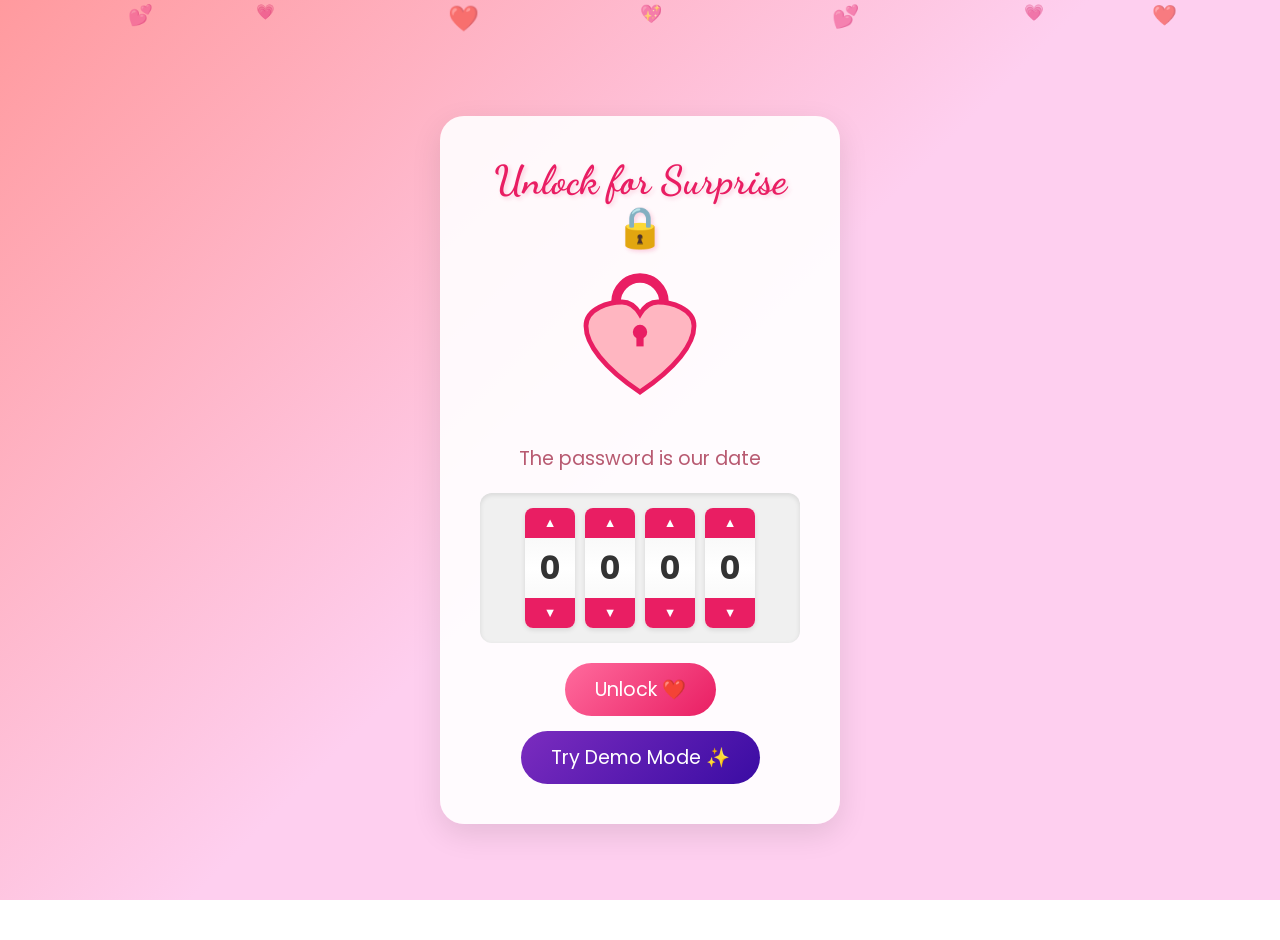
==== commit a5afe512: "Rename index.HTML to index.html" ====
--- a/index.html
+++ b/index.html
@@ -1450,6 +1450,7 @@
                 </div>
             </div>
             <button class="unlock-btn" onclick="checkPassword()">Unlock ❤️</button>
+            <button class="unlock-btn" onclick="startDemoMode()" style="background: linear-gradient(135deg, #7b2cbf 0%, #3a0ca3 100%); margin-top: 15px;">Try Demo Mode ✨</button>
         </div>
     </div>
 
@@ -1753,6 +1754,7 @@
 
     <!-- Swiper JS -->
     <script src="https://unpkg.com/swiper/swiper-bundle.min.js"></script>
+    <script src="demo-data.js"></script>
     <script>
         // Initialize Swiper
         const swiper = new Swiper('.swiper', {
@@ -1997,18 +1999,22 @@
         // New Page Logic
         // Tumbler Logic
         const tumblers = [0, 0, 0, 0];
+        let isDemoMode = false;
+        let expectedPassword = '2407';
+
+        function startDemoMode() {
+            sessionStorage.setItem('demoMode', 'true');
+            window.location.reload();
+        }
 
         function updateTumbler(index, direction) {
             tumblers[index] = (tumblers[index] + direction + 10) % 10;
             document.getElementById(`digit-${index}`).textContent = tumblers[index];
-
-            // Optional: Check password automatically on change?
-            // checking manually via button is safer/better UX for this
         }
 
         function checkPassword() {
             const password = tumblers.join('');
-            if (password === '2407') {
+            if (password === expectedPassword) {
                 document.getElementById('lock-screen').classList.remove('active');
                 document.getElementById('proposal-screen').classList.add('active');
                 createConfetti(50); // Little celebration for unlocking
@@ -2177,6 +2183,17 @@
 
         // Initialize
         window.addEventListener('load', () => {
+            isDemoMode = sessionStorage.getItem('demoMode') === 'true';
+            
+            if (isDemoMode) {
+                // Hardcode password to 2026 for demo
+                expectedPassword = '2026';
+                const hintEl = document.querySelector('.lock-container p');
+                if (hintEl) {
+                    hintEl.textContent = `Demo Mode Active. Hint: This year`;
+                }
+            }
+
             loadSavedMemories();
             loadContent(); // Load text content
             setTimeout(() => createConfetti(80), 500);
@@ -2226,6 +2243,7 @@
 
         // Content Persistence for Text Inputs
         function saveContent() {
+            if (isDemoMode) return;
             const data = {
                 storyDates: Array.from(document.querySelectorAll('.story-date')).map(i => i.value),
                 storyTexts: Array.from(document.querySelectorAll('.story-text')).map(i => i.value),
@@ -2240,6 +2258,94 @@
         }
 
         function loadContent() {
+            if (isDemoMode) {
+                // Load Demo Stories
+                const storyContainer = document.getElementById('love-story-container');
+                if(storyContainer) {
+                    storyContainer.innerHTML = '';
+                    const randomStory = window.DEMO_DATA.stories[Math.floor(Math.random() * window.DEMO_DATA.stories.length)];
+                    createStoryItem(randomStory.icon, randomStory.date, randomStory.text);
+                }
+
+                // Load Demo Reasons
+                const reasonsList = document.querySelector('.reasons-list');
+                if(reasonsList) {
+                    reasonsList.innerHTML = '';
+                    const randomReasons = [...window.DEMO_DATA.reasons].sort(() => 0.5 - Math.random()).slice(0, 5);
+                    randomReasons.forEach((reason, i) => createReasonItem(i + 1, reason));
+                }
+
+                // Load Demo Bucket List (use default icons for now, random text from stories or general)
+                const bucketList = document.querySelector('.bucket-list');
+                if(bucketList) {
+                    bucketList.innerHTML = '';
+                    const demoBucket = ["Visit Paris together", "Adopt a dog", "Build our dream home", "Go on a cruise"];
+                    demoBucket.forEach(item => createBucketItem('✨', item));
+                }
+
+                // Load Demo Letter
+                const letterFn = document.getElementById('loveLetterText');
+                if (letterFn) letterFn.value = window.DEMO_DATA.letters[Math.floor(Math.random() * window.DEMO_DATA.letters.length)];
+
+                const sigFn = document.getElementById('letterSignature');
+                if (sigFn) sigFn.value = 'Demo Lover';
+
+                // Load Demo Songs
+                const playlistContainer = document.querySelector('.playlist-container');
+                if (playlistContainer) {
+                    playlistContainer.innerHTML = '';
+                    const randomSongs = [...window.DEMO_DATA.songs].sort(() => 0.5 - Math.random()).slice(0, 3);
+                    randomSongs.forEach(song => {
+                        const item = document.createElement('div');
+                        item.className = 'song-item';
+                        item.innerHTML = `
+                            <span class="song-number">🎶</span>
+                            <div class="song-info">
+                                <a href="${song.url}" target="_blank" style="text-decoration: none;">
+                                    <div class="song-title">${song.title}</div>
+                                </a>
+                                <div class="song-artist">${song.artist}</div>
+                            </div>
+                        `;
+                        playlistContainer.appendChild(item);
+                    });
+                }
+
+                // Load Demo Quiz
+                const quizContainer = document.getElementById('quizQuestions');
+                if (quizContainer) {
+                    quizContainer.innerHTML = '';
+                    const randomQuizzes = [...window.DEMO_DATA.quizzes].sort(() => 0.5 - Math.random()).slice(0, 4);
+                    randomQuizzes.forEach((quiz, idx) => {
+                        let optsHtml = '';
+                        quiz.options.forEach((opt, optIdx) => {
+                            optsHtml += `<div class="quiz-option" data-value="${optIdx + 1}">${opt}</div>`;
+                        });
+                        const qHtml = `
+                            <div class="quiz-question" data-correct="${quiz.correctIndex}">
+                                <p>${idx + 1}. ${quiz.question}</p>
+                                <div class="quiz-options">
+                                    ${optsHtml}
+                                </div>
+                            </div>
+                        `;
+                        quizContainer.innerHTML += qHtml;
+                    });
+                    // Re-bind quiz option click handlers
+                    document.querySelectorAll('.quiz-option').forEach(option => {
+                        option.addEventListener('click', function () {
+                            const question = this.closest('.quiz-question');
+                            question.querySelectorAll('.quiz-option').forEach(opt => {
+                                opt.classList.remove('selected', 'correct', 'wrong');
+                            });
+                            this.classList.add('selected');
+                        });
+                    });
+                }
+
+                return;
+            }
+
             const saved = localStorage.getItem('valentines_content_text');
             if (saved) {
                 try {
